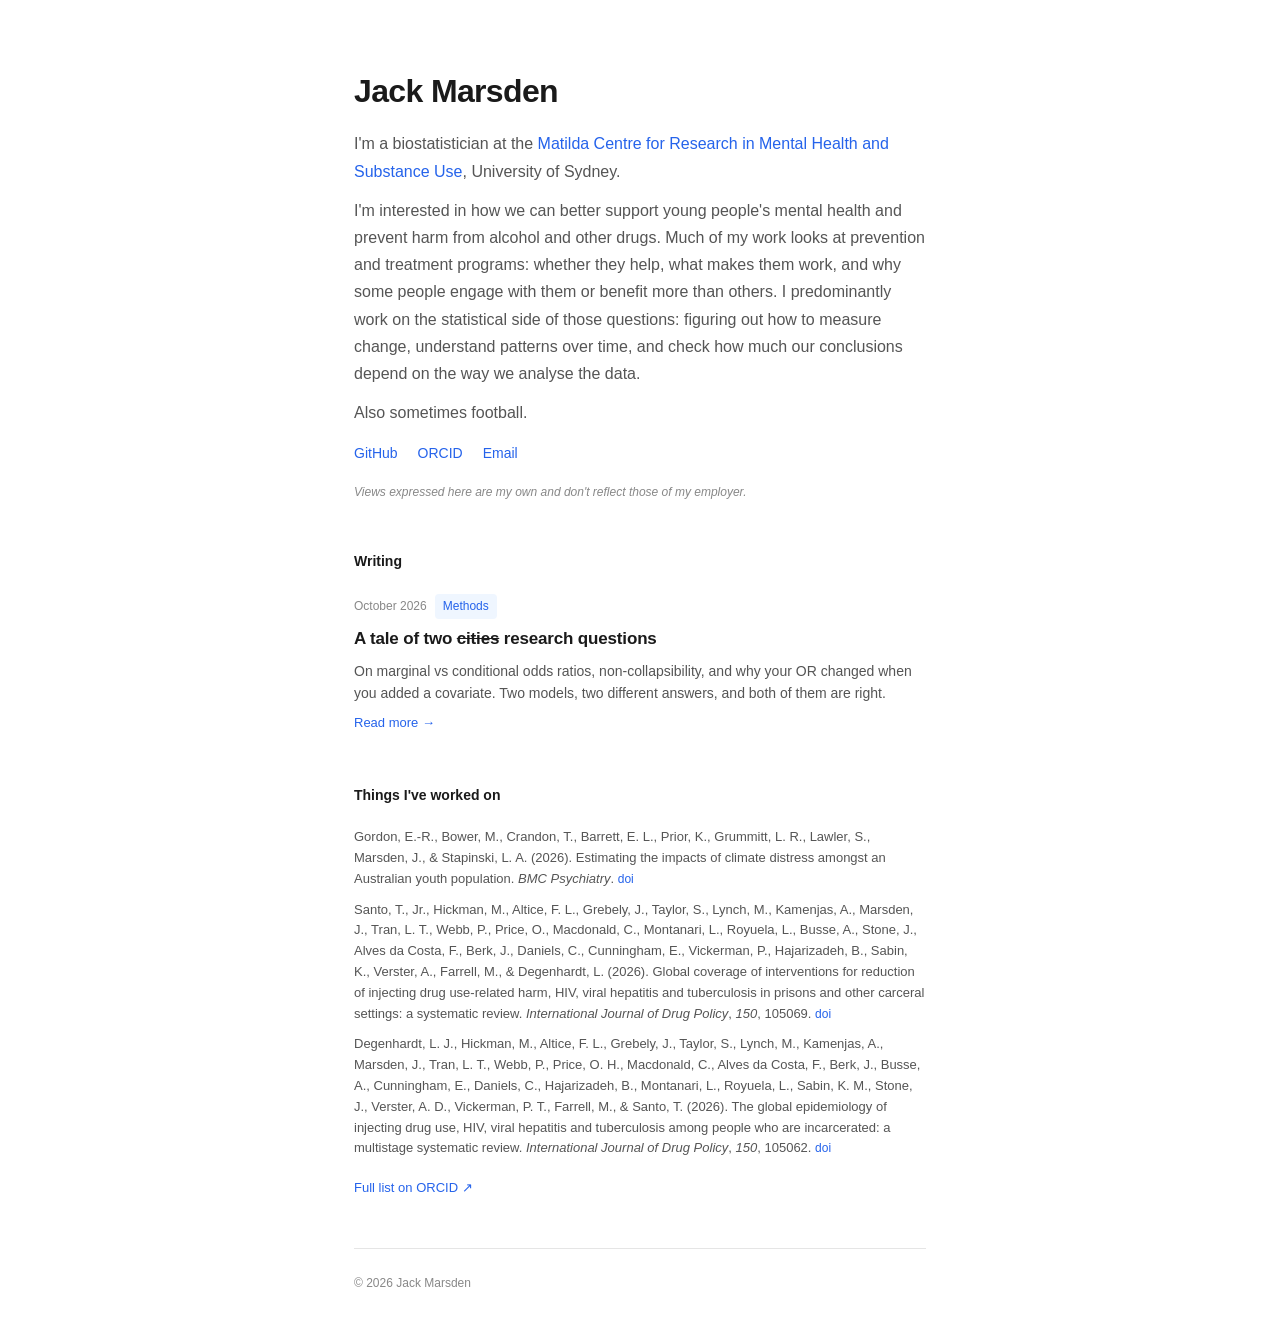
==== index.html @ 3eb670b9 "Initial site with first blog post Static personal site for GitHub Pages with dark/light mode, respon" ====
<!DOCTYPE html>
<html lang="en">
<head>
  <meta charset="utf-8">
  <meta name="viewport" content="width=device-width, initial-scale=1">
  <title>Jack Marsden</title>
  <meta name="description" content="Biostatistician at the Matilda Centre for Research in Mental Health and Substance Use, University of Sydney.">
  <link rel="stylesheet" href="css/style.css">
</head>
<body>

<div class="site">

  <header class="site-header">
    <h1>Jack Marsden</h1>
    <div class="bio">
      <p>I'm a biostatistician at the <a href="https://www.sydney.edu.au/matilda-centre/" style="color: var(--accent); text-decoration: none;">Matilda Centre for Research in Mental Health and Substance Use</a>, University of Sydney.</p>
      <p>I'm interested in how we can better support young people's mental health and prevent harm from alcohol and other drugs. Much of my work looks at prevention and treatment programs: whether they help, what makes them work, and why some people engage with them or benefit more than others. I predominantly work on the statistical side of those questions: figuring out how to measure change, understand patterns over time, and check how much our conclusions depend on the way we analyse the data.</p>
      <p>Also sometimes football.</p>
    </div>
    <nav class="links">
      <a href="https://github.com/jackmmarsden">GitHub</a>
      <a href="https://orcid.org/0009-0005-6355-6780">ORCID</a>
      <a href="mailto:jack.marsden@sydney.edu.au">Email</a>
    </nav>
    <p class="disclaimer">Views expressed here are my own and don't reflect those of my employer.</p>
  </header>

  <section class="section">
    <h2 class="section-title">Writing</h2>
    <article class="post">
      <div class="post-meta">
        <span class="post-date">October 2026</span>
        <span class="post-tag">Methods</span>
      </div>
      <h3 class="post-title"><a href="posts/marginal-vs-conditional.html">A tale of two <s>cities</s> research questions</a></h3>
      <p class="post-excerpt">On marginal vs conditional odds ratios, non-collapsibility, and why your OR changed when you added a covariate. Two models, two different answers, and both of them are right.</p>
      <a class="read-more" href="posts/marginal-vs-conditional.html">Read more &rarr;</a>
    </article>

    <!--
    To add a post, copy posts/_template.html, fill it in, and add an entry here
    following the pattern above.
    -->
  </section>

  <section class="section">
    <h2 class="section-title">Things I've worked on</h2>
    <div class="pub">
      Gordon, E.-R., Bower, M., Crandon, T., Barrett, E. L., Prior, K., Grummitt, L. R., Lawler, S., Marsden, J., &amp; Stapinski, L. A. (2026). Estimating the impacts of climate distress amongst an Australian youth population. <em>BMC Psychiatry</em>.
      <a href="https://doi.org/10.1186/s12888-026-08479-y">doi</a>
    </div>
    <div class="pub">
      Santo, T., Jr., Hickman, M., Altice, F. L., Grebely, J., Taylor, S., Lynch, M., Kamenjas, A., Marsden, J., Tran, L. T., Webb, P., Price, O., Macdonald, C., Montanari, L., Royuela, L., Busse, A., Stone, J., Alves da Costa, F., Berk, J., Daniels, C., Cunningham, E., Vickerman, P., Hajarizadeh, B., Sabin, K., Verster, A., Farrell, M., &amp; Degenhardt, L. (2026). Global coverage of interventions for reduction of injecting drug use-related harm, HIV, viral hepatitis and tuberculosis in prisons and other carceral settings: a systematic review. <em>International Journal of Drug Policy</em>, <em>150</em>, 105069.
      <a href="https://doi.org/10.1016/j.drugpo.2025.105069">doi</a>
    </div>
    <div class="pub">
      Degenhardt, L. J., Hickman, M., Altice, F. L., Grebely, J., Taylor, S., Lynch, M., Kamenjas, A., Marsden, J., Tran, L. T., Webb, P., Price, O. H., Macdonald, C., Alves da Costa, F., Berk, J., Busse, A., Cunningham, E., Daniels, C., Hajarizadeh, B., Montanari, L., Royuela, L., Sabin, K. M., Stone, J., Verster, A. D., Vickerman, P. T., Farrell, M., &amp; Santo, T. (2026). The global epidemiology of injecting drug use, HIV, viral hepatitis and tuberculosis among people who are incarcerated: a multistage systematic review. <em>International Journal of Drug Policy</em>, <em>150</em>, 105062.
      <a href="https://doi.org/10.1016/j.drugpo.2025.105062">doi</a>
    </div>
    <a class="scholar-link" href="https://orcid.org/0009-0005-6355-6780">Full list on ORCID &nearr;</a>
  </section>

  <footer class="site-footer">
    &copy; 2026 Jack Marsden
  </footer>

</div>

</body>
</html>
---- css/style.css ----
:root {
  --text: #1a1a1a;
  --text-secondary: #555;
  --text-muted: #888;
  --accent: #2563eb;
  --accent-bg: #eff6ff;
  --border: #e5e5e5;
  --bg: #fff;
  --surface: #f9f9f9;
}

@media (prefers-color-scheme: dark) {
  :root {
    --text: #e5e5e5;
    --text-secondary: #aaa;
    --text-muted: #777;
    --accent: #60a5fa;
    --accent-bg: #1e293b;
    --border: #333;
    --bg: #111;
    --surface: #1a1a1a;
  }
}

* { margin: 0; padding: 0; box-sizing: border-box; }

body {
  font-family: -apple-system, BlinkMacSystemFont, "Segoe UI", Roboto, "Helvetica Neue", sans-serif;
  color: var(--text);
  background: var(--bg);
  line-height: 1.7;
  -webkit-font-smoothing: antialiased;
}

.site {
  max-width: 620px;
  margin: 0 auto;
  padding: 4rem 1.5rem 3rem;
}

/* header */
.site-header { margin-bottom: 3rem; }

.site-header h1 {
  font-size: 2rem;
  font-weight: 600;
  margin-bottom: 0.75rem;
  letter-spacing: -0.02em;
}

.site-header .bio {
  font-size: 1rem;
  color: var(--text-secondary);
  margin-bottom: 1rem;
}

.site-header .bio p { margin-bottom: 0.75rem; }
.site-header .bio p:last-child { margin-bottom: 0; }

.links {
  display: flex;
  flex-wrap: wrap;
  gap: 1.25rem;
  font-size: 0.875rem;
}

.links a {
  color: var(--accent);
  text-decoration: none;
}

.links a:hover { text-decoration: underline; }

.disclaimer {
  font-size: 0.75rem;
  color: var(--text-muted);
  margin-top: 1rem;
  font-style: italic;
}

/* sections */
.section {
  margin-bottom: 3rem;
}

.section-title {
  font-size: 0.875rem;
  font-weight: 600;
  margin-bottom: 1.25rem;
}

/* post list */
.post {
  padding-bottom: 1.5rem;
  margin-bottom: 1.5rem;
  border-bottom: 1px solid var(--border);
}

.post:last-child {
  border-bottom: none;
  margin-bottom: 0;
  padding-bottom: 0;
}

.post-meta {
  display: flex;
  align-items: center;
  gap: 0.5rem;
  margin-bottom: 0.375rem;
}

.post-date {
  font-size: 0.75rem;
  color: var(--text-muted);
}

.post-tag {
  font-size: 0.75rem;
  padding: 0.125rem 0.5rem;
  border-radius: 4px;
  background: var(--accent-bg);
  color: var(--accent);
}

.post-tag.neutral {
  background: var(--surface);
  color: var(--text-secondary);
}

.post-title {
  font-size: 1.0625rem;
  font-weight: 600;
  margin-bottom: 0.375rem;
  letter-spacing: -0.01em;
}

.post-title a {
  color: var(--text);
  text-decoration: none;
}

.post-title a:hover { color: var(--accent); }

.post-excerpt {
  font-size: 0.875rem;
  color: var(--text-secondary);
  line-height: 1.6;
}

.read-more {
  font-size: 0.8125rem;
  color: var(--accent);
  text-decoration: none;
  display: inline-block;
  margin-top: 0.5rem;
}

.read-more:hover { text-decoration: underline; }

.all-posts {
  font-size: 0.8125rem;
  color: var(--accent);
  text-decoration: none;
  display: inline-block;
  margin-top: 0.5rem;
}

/* publications */
.pub {
  font-size: 0.8125rem;
  color: var(--text-secondary);
  margin-bottom: 0.625rem;
  line-height: 1.6;
}

.pub em { font-style: italic; }

.pub a {
  color: var(--accent);
  text-decoration: none;
  font-size: 0.75rem;
}

.pub a:hover { text-decoration: underline; }

.scholar-link {
  font-size: 0.8125rem;
  color: var(--accent);
  text-decoration: none;
  margin-top: 0.5rem;
  display: inline-block;
}

/* software */
.tool {
  display: flex;
  align-items: baseline;
  gap: 0.5rem;
  margin-bottom: 0.5rem;
  font-size: 0.875rem;
}

.tool-name {
  font-weight: 600;
  color: var(--text);
}

.tool-desc {
  color: var(--text-secondary);
  font-size: 0.8125rem;
}

/* footer */
.site-footer {
  margin-top: 3rem;
  padding-top: 1.5rem;
  border-top: 1px solid var(--border);
  font-size: 0.75rem;
  color: var(--text-muted);
}

/* post page */
.post-page-header {
  margin-bottom: 2rem;
}

.post-page-header h1 {
  font-size: 1.5rem;
  font-weight: 600;
  letter-spacing: -0.02em;
  margin-bottom: 0.5rem;
}

.post-page-header .post-meta {
  margin-bottom: 0;
}

.post-content {
  font-size: 1rem;
  color: var(--text);
  line-height: 1.8;
}

.post-content p { margin-bottom: 1.25rem; }

.post-content h2 {
  font-size: 1.25rem;
  font-weight: 600;
  margin-top: 2rem;
  margin-bottom: 0.75rem;
}

.post-content h3 {
  font-size: 1.0625rem;
  font-weight: 600;
  margin-top: 1.5rem;
  margin-bottom: 0.5rem;
}

.post-content code {
  font-family: "SF Mono", "Fira Code", "Fira Mono", Menlo, monospace;
  font-size: 0.875em;
  background: var(--surface);
  padding: 0.125rem 0.375rem;
  border-radius: 3px;
}

.post-content pre {
  background: var(--surface);
  border: 1px solid var(--border);
  border-radius: 6px;
  padding: 1rem;
  overflow-x: auto;
  margin-bottom: 1.25rem;
}

.post-content pre code {
  background: none;
  padding: 0;
}

.post-content blockquote {
  border-left: 3px solid var(--border);
  padding-left: 1rem;
  color: var(--text-secondary);
  margin-bottom: 1.25rem;
}

.post-content ul, .post-content ol {
  margin-bottom: 1.25rem;
  padding-left: 1.5rem;
}

.post-content li { margin-bottom: 0.375rem; }

.post-content table {
  width: 100%;
  border-collapse: collapse;
  font-size: 0.875rem;
  margin-bottom: 1.25rem;
}

.post-content th, .post-content td {
  padding: 0.5rem 0.75rem;
  border: 1px solid var(--border);
  text-align: left;
}

.post-content th {
  font-weight: 600;
  background: var(--surface);
}

.post-content figure {
  margin: 1.5rem 0;
}

.post-content figure img {
  display: block;
  max-width: 100%;
  height: auto;
}

.post-content s {
  text-decoration: line-through;
  color: var(--text-muted);
}

.back-link {
  font-size: 0.875rem;
  color: var(--accent);
  text-decoration: none;
  display: inline-block;
  margin-top: 2rem;
}

.back-link:hover { text-decoration: underline; }

/* empty state */
.empty-state {
  font-size: 0.875rem;
  color: var(--text-muted);
  font-style: italic;
}

@media (max-width: 640px) {
  .site { padding: 2.5rem 1rem 2rem; }
  .site-header h1 { font-size: 1.625rem; }
}
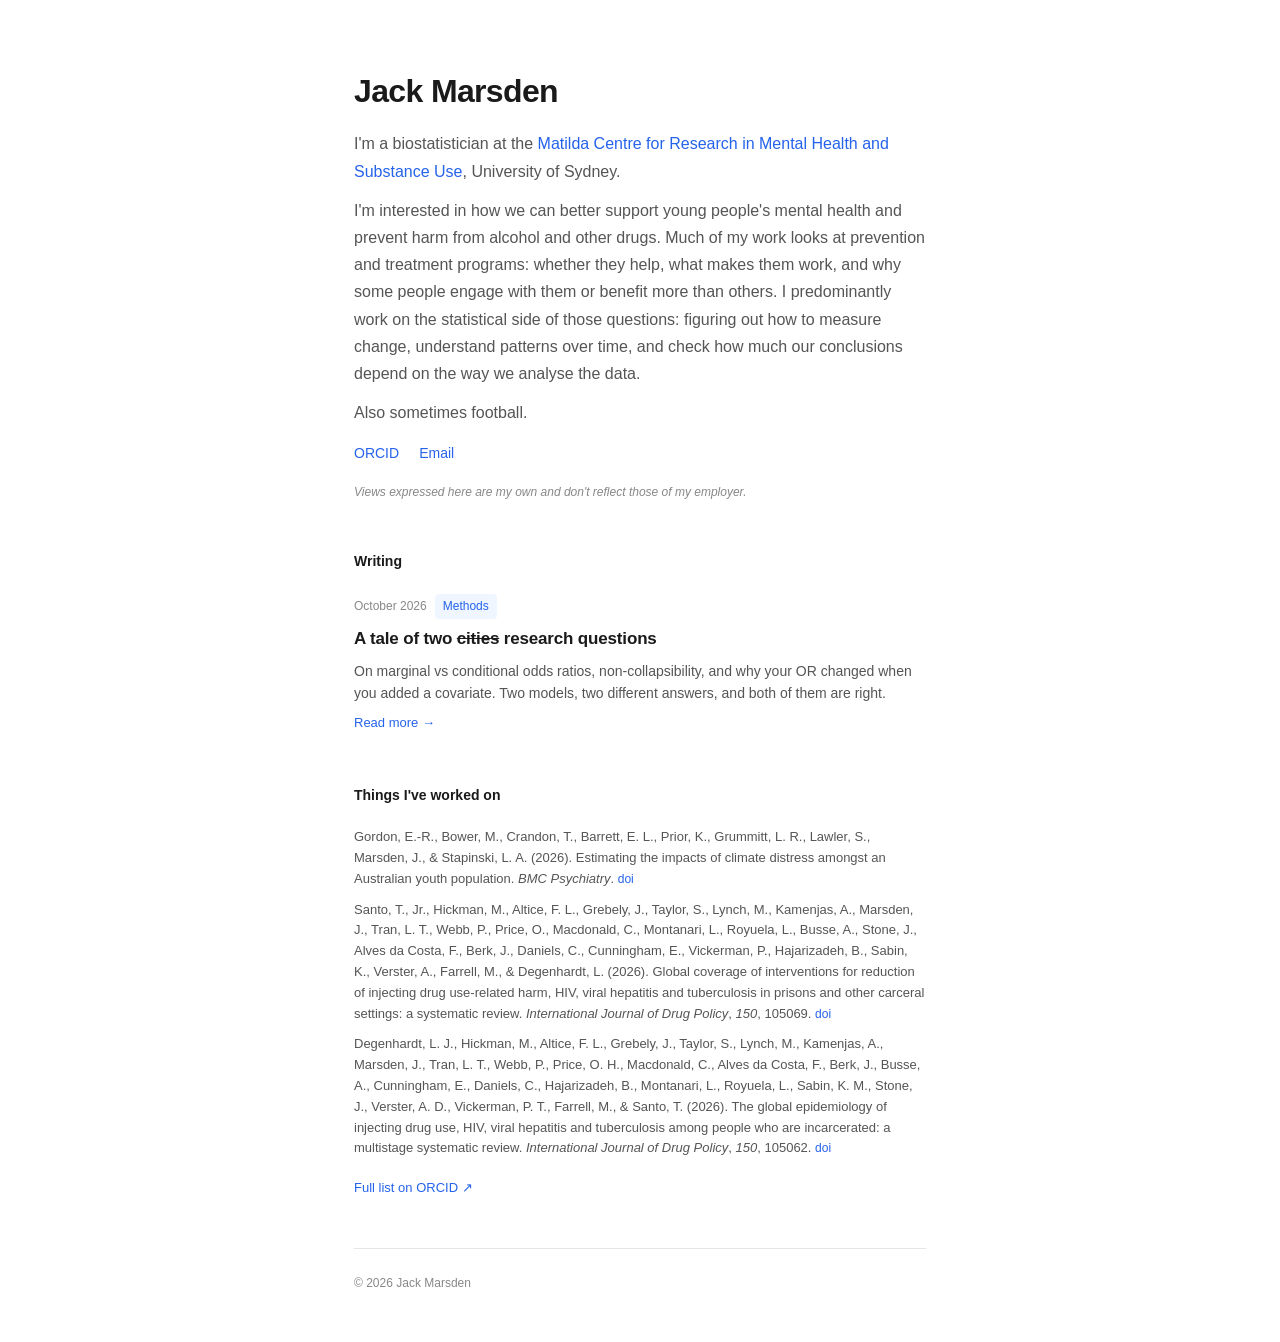
==== commit 74ab53e9: "Remove GitHub link from nav Co-Authored-By: Claude Opus 4.6 <noreply@anthropic.com>" ====
--- a/index.html
+++ b/index.html
@@ -19,7 +19,6 @@
       <p>Also sometimes football.</p>
     </div>
     <nav class="links">
-      <a href="https://github.com/jackmmarsden">GitHub</a>
       <a href="https://orcid.org/0009-0005-6355-6780">ORCID</a>
       <a href="mailto:jack.marsden@sydney.edu.au">Email</a>
     </nav>
